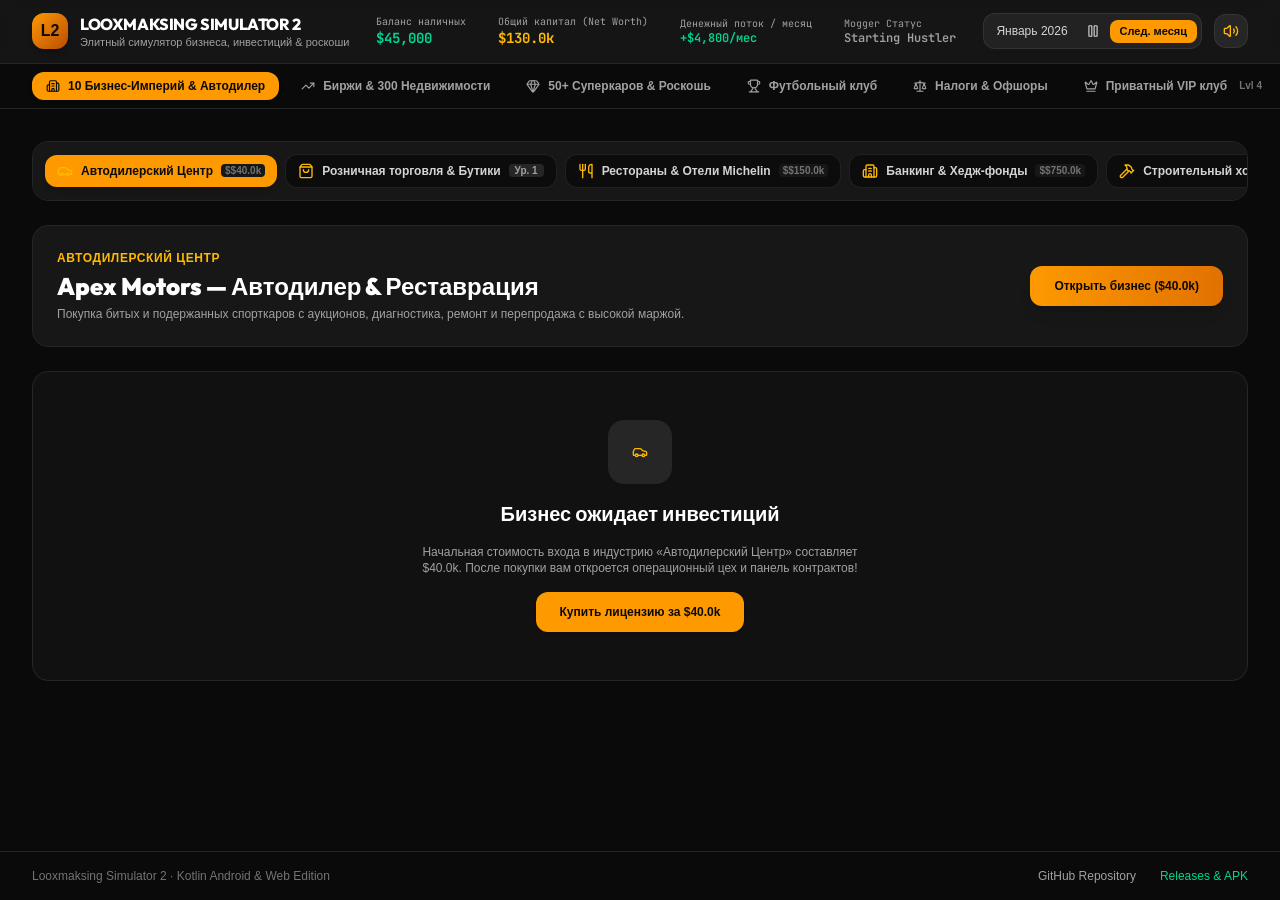
==== android/app/src/main/assets/index.html @ a05cb5c4 "Embed full web game bundle into Kotlin Android APK (v2.3.0)" ====
<!doctype html>
<html lang="ru" class="dark">
  <head>
    <meta charset="UTF-8" />
    <meta name="viewport" content="width=device-width, initial-scale=1.0, maximum-scale=1.0, user-scalable=no" />
    <title>Looxmaksing Simulator 2</title>
    <meta name="description" content="Элитный симулятор бизнеса, инвестиций, суперкаров, футбольного клуба и предметов роскоши" />
    <meta property="og:title" content="Looxmaksing Simulator 2" />
    <meta property="og:description" content="Элитный симулятор бизнеса, инвестиций, суперкаров, футбольного клуба и предметов роскоши" />
    <meta property="og:type" content="website" />
    <meta name="twitter:card" content="summary_large_image" />
    <link rel="preconnect" href="https://fonts.googleapis.com" />
    <link rel="preconnect" href="https://fonts.gstatic.com" crossorigin />
    <link href="https://fonts.googleapis.com/css2?family=Outfit:wght@400;500;600;700;800&family=Plus+Jakarta+Sans:wght@400;500;600;700&family=JetBrains+Mono:wght@400;500;600&display=swap" rel="stylesheet" />
    <script type="module" crossorigin src="./assets/index-GkFqmrbO.js"></script>
    <link rel="stylesheet" crossorigin href="./assets/index-mmHLhf1C.css">
  </head>
  <body class="bg-neutral-950 text-neutral-100 antialiased selection:bg-amber-500/20 selection:text-amber-300">
    <div id="root"></div>
  </body>
</html>
---- android/app/src/main/assets/assets/index-mmHLhf1C.css ----
/*! tailwindcss v4.3.3 | MIT License | https://tailwindcss.com */
@layer properties{@supports (((-webkit-hyphens:none)) and (not (margin-trim:inline))) or ((-moz-orient:inline) and (not (color:rgb(from red r g b)))){*,:before,:after,::backdrop{--tw-translate-x:0;--tw-translate-y:0;--tw-translate-z:0;--tw-space-y-reverse:0;--tw-border-style:solid;--tw-gradient-position:initial;--tw-gradient-from:#0000;--tw-gradient-via:#0000;--tw-gradient-to:#0000;--tw-gradient-stops:initial;--tw-gradient-via-stops:initial;--tw-gradient-from-position:0%;--tw-gradient-via-position:50%;--tw-gradient-to-position:100%;--tw-font-weight:initial;--tw-tracking:initial;--tw-ordinal:initial;--tw-slashed-zero:initial;--tw-numeric-figure:initial;--tw-numeric-spacing:initial;--tw-numeric-fraction:initial;--tw-shadow:0 0 #0000;--tw-shadow-color:initial;--tw-shadow-alpha:100%;--tw-inset-shadow:0 0 #0000;--tw-inset-shadow-color:initial;--tw-inset-shadow-alpha:100%;--tw-ring-color:initial;--tw-ring-shadow:0 0 #0000;--tw-inset-ring-color:initial;--tw-inset-ring-shadow:0 0 #0000;--tw-ring-inset:initial;--tw-ring-offset-width:0px;--tw-ring-offset-color:#fff;--tw-ring-offset-shadow:0 0 #0000;--tw-blur:initial;--tw-brightness:initial;--tw-contrast:initial;--tw-grayscale:initial;--tw-hue-rotate:initial;--tw-invert:initial;--tw-opacity:initial;--tw-saturate:initial;--tw-sepia:initial;--tw-drop-shadow:initial;--tw-drop-shadow-color:initial;--tw-drop-shadow-alpha:100%;--tw-drop-shadow-size:initial;--tw-backdrop-blur:initial;--tw-backdrop-brightness:initial;--tw-backdrop-contrast:initial;--tw-backdrop-grayscale:initial;--tw-backdrop-hue-rotate:initial;--tw-backdrop-invert:initial;--tw-backdrop-opacity:initial;--tw-backdrop-saturate:initial;--tw-backdrop-sepia:initial;--tw-duration:initial}}}@layer theme{:root,:host{--font-sans:-apple-system, BlinkMacSystemFont, "Segoe UI", Roboto, "Helvetica Neue", "Noto Sans", Arial, sans-serif, "Apple Color Emoji", "Segoe UI Emoji", "Segoe UI Symbol", "Noto Color Emoji";--font-mono:ui-monospace, SFMono-Regular, Menlo, Monaco, Consolas, "Liberation Mono", "Courier New", monospace;--color-amber-200:oklch(92.4% .12 95.746);--color-amber-300:oklch(87.9% .169 91.605);--color-amber-400:oklch(82.8% .189 84.429);--color-amber-500:oklch(76.9% .188 70.08);--color-amber-600:oklch(66.6% .179 58.318);--color-amber-700:oklch(55.5% .163 48.998);--color-yellow-400:oklch(85.2% .199 91.936);--color-emerald-300:oklch(84.5% .143 164.978);--color-emerald-400:oklch(76.5% .177 163.223);--color-emerald-500:oklch(69.6% .17 162.48);--color-emerald-600:oklch(59.6% .145 163.225);--color-emerald-950:oklch(26.2% .051 172.552);--color-cyan-400:oklch(78.9% .154 211.53);--color-blue-400:oklch(70.7% .165 254.624);--color-blue-500:oklch(62.3% .214 259.815);--color-purple-400:oklch(71.4% .203 305.504);--color-rose-400:oklch(71.2% .194 13.428);--color-rose-500:oklch(64.5% .246 16.439);--color-rose-600:oklch(58.6% .253 17.585);--color-neutral-100:oklch(97% 0 none);--color-neutral-200:oklch(92.2% 0 none);--color-neutral-300:oklch(87% 0 none);--color-neutral-400:oklch(70.8% 0 none);--color-neutral-500:oklch(55.6% 0 none);--color-neutral-600:oklch(43.9% 0 none);--color-neutral-700:oklch(37.1% 0 none);--color-neutral-800:oklch(26.9% 0 none);--color-neutral-900:oklch(20.5% 0 none);--color-neutral-950:oklch(14.5% 0 none);--color-black:#000;--color-white:#fff;--spacing:.25rem;--container-sm:24rem;--container-md:28rem;--container-xl:36rem;--container-2xl:42rem;--container-3xl:48rem;--container-7xl:80rem;--text-xs:.75rem;--text-xs--line-height:calc(1 / .75);--text-sm:.875rem;--text-sm--line-height:calc(1.25 / .875);--text-base:1rem;--text-base--line-height:calc(1.5 / 1);--text-lg:1.125rem;--text-lg--line-height:calc(1.75 / 1.125);--text-xl:1.25rem;--text-xl--line-height:calc(1.75 / 1.25);--text-2xl:1.5rem;--text-2xl--line-height:calc(2 / 1.5);--text-3xl:1.875rem;--text-3xl--line-height:calc(2.25 / 1.875);--font-weight-medium:500;--font-weight-semibold:600;--font-weight-bold:700;--font-weight-extrabold:800;--font-weight-black:900;--tracking-tight:-.025em;--tracking-wider:.05em;--radius-lg:.5rem;--radius-xl:.75rem;--radius-2xl:1rem;--blur-md:12px;--default-transition-duration:.15s;--default-transition-timing-function:cubic-bezier(.4, 0, .2, 1);--default-font-family:var(--font-sans);--default-mono-font-family:var(--font-mono)}}@layer base{*,:after,:before,::backdrop{box-sizing:border-box;border:0 solid;margin:0;padding:0}::file-selector-button{box-sizing:border-box;border:0 solid;margin:0;padding:0}html,:host{-webkit-text-size-adjust:100%;tab-size:4;line-height:1.5;font-family:var(--default-font-family,-apple-system, BlinkMacSystemFont, "Segoe UI", Roboto, "Helvetica Neue", "Noto Sans", Arial, sans-serif, "Apple Color Emoji", "Segoe UI Emoji", "Segoe UI Symbol", "Noto Color Emoji");font-feature-settings:var(--default-font-feature-settings,normal);font-variation-settings:var(--default-font-variation-settings,normal);-webkit-tap-highlight-color:transparent}hr{height:0;color:inherit;border-top-width:1px}abbr:where([title]){-webkit-text-decoration:underline dotted;text-decoration:underline dotted}h1,h2,h3,h4,h5,h6{font-size:inherit;font-weight:inherit}a{color:inherit;-webkit-text-decoration:inherit;-webkit-text-decoration:inherit;-webkit-text-decoration:inherit;-webkit-text-decoration:inherit;text-decoration:inherit}b,strong{font-weight:bolder}code,kbd,samp,pre{font-family:var(--default-mono-font-family,ui-monospace, SFMono-Regular, Menlo, Monaco, Consolas, "Liberation Mono", "Courier New", monospace);font-feature-settings:var(--default-mono-font-feature-settings,normal);font-variation-settings:var(--default-mono-font-variation-settings,normal);font-size:1em}small{font-size:80%}sub,sup{vertical-align:baseline;font-size:75%;line-height:0;position:relative}sub{bottom:-.25em}sup{top:-.5em}table{text-indent:0;border-color:inherit;border-collapse:collapse}:-moz-focusring:where(:not(iframe)){outline:auto}progress{vertical-align:baseline}summary{display:list-item}ol,ul,menu{list-style:none}img,svg,video,canvas,audio,iframe,embed,object{vertical-align:middle;display:block}img,video{max-width:100%;height:auto}button,input,select,optgroup,textarea{font:inherit;font-feature-settings:inherit;font-variation-settings:inherit;letter-spacing:inherit;color:inherit;opacity:1;background-color:#0000;border-radius:0}::file-selector-button{font:inherit;font-feature-settings:inherit;font-variation-settings:inherit;letter-spacing:inherit;color:inherit;opacity:1;background-color:#0000;border-radius:0}:where(select:is([multiple],[size])) optgroup{font-weight:bolder}:where(select:is([multiple],[size])) optgroup option{padding-inline-start:20px}::file-selector-button{margin-inline-end:4px}::placeholder{opacity:1}@supports (not ((-webkit-appearance:-apple-pay-button))) or (contain-intrinsic-size:1px){::placeholder{color:currentColor}@supports (color:color-mix(in lab, red, red)){::placeholder{color:color-mix(in oklab, currentcolor 50%, transparent)}}}textarea{resize:vertical}::-webkit-search-decoration{-webkit-appearance:none}::-webkit-date-and-time-value{min-height:1lh;text-align:inherit}::-webkit-datetime-edit{display:inline-flex}::-webkit-datetime-edit-fields-wrapper{padding:0}::-webkit-datetime-edit{padding-block:0}::-webkit-datetime-edit-year-field{padding-block:0}::-webkit-datetime-edit-month-field{padding-block:0}::-webkit-datetime-edit-day-field{padding-block:0}::-webkit-datetime-edit-hour-field{padding-block:0}::-webkit-datetime-edit-minute-field{padding-block:0}::-webkit-datetime-edit-second-field{padding-block:0}::-webkit-datetime-edit-millisecond-field{padding-block:0}::-webkit-datetime-edit-meridiem-field{padding-block:0}::-webkit-calendar-picker-indicator{line-height:1}:-moz-ui-invalid{box-shadow:none}button,input:where([type=button],[type=reset],[type=submit]){appearance:button}::file-selector-button{appearance:button}::-webkit-inner-spin-button{height:auto}::-webkit-outer-spin-button{height:auto}[hidden]:where(:not([hidden=until-found])){display:none!important}body{font-family:Plus Jakarta Sans,system-ui,-apple-system,sans-serif}h1,h2,h3,h4,.font-display{font-family:Outfit,Plus Jakarta Sans,sans-serif}.font-mono,.tabular-nums{font-family:JetBrains Mono,monospace}}@layer components;@layer utilities{.absolute{position:absolute}.fixed{position:fixed}.relative{position:relative}.sticky{position:sticky}.inset-0{inset:0}.top-0{top:0}.top-1\/2{top:50%}.left-3\.5{left:calc(var(--spacing) * 3.5)}.z-40{z-index:40}.z-50{z-index:50}.mx-auto{margin-inline:auto}.-mt-0\.5{margin-top:calc(var(--spacing) * -.5)}.mt-0\.5{margin-top:calc(var(--spacing) * .5)}.mt-1{margin-top:var(--spacing)}.mt-2{margin-top:calc(var(--spacing) * 2)}.mt-3{margin-top:calc(var(--spacing) * 3)}.mt-4{margin-top:calc(var(--spacing) * 4)}.mt-5{margin-top:calc(var(--spacing) * 5)}.mt-6{margin-top:calc(var(--spacing) * 6)}.mb-2{margin-bottom:calc(var(--spacing) * 2)}.mb-3{margin-bottom:calc(var(--spacing) * 3)}.ml-1{margin-left:var(--spacing)}.line-clamp-2{-webkit-line-clamp:2;-webkit-box-orient:vertical;display:-webkit-box;overflow:hidden}.block{display:block}.contents{display:contents}.flex{display:flex}.grid{display:grid}.hidden{display:none}.h-2{height:calc(var(--spacing) * 2)}.h-3{height:calc(var(--spacing) * 3)}.h-3\.5{height:calc(var(--spacing) * 3.5)}.h-4{height:calc(var(--spacing) * 4)}.h-5{height:calc(var(--spacing) * 5)}.h-6{height:calc(var(--spacing) * 6)}.h-8{height:calc(var(--spacing) * 8)}.h-9{height:calc(var(--spacing) * 9)}.h-10{height:calc(var(--spacing) * 10)}.h-12{height:calc(var(--spacing) * 12)}.h-16{height:calc(var(--spacing) * 16)}.h-56{height:calc(var(--spacing) * 56)}.h-64{height:calc(var(--spacing) * 64)}.h-80{height:calc(var(--spacing) * 80)}.max-h-48{max-height:calc(var(--spacing) * 48)}.max-h-80{max-height:calc(var(--spacing) * 80)}.min-h-screen{min-height:100vh}.w-2{width:calc(var(--spacing) * 2)}.w-3{width:calc(var(--spacing) * 3)}.w-3\.5{width:calc(var(--spacing) * 3.5)}.w-4{width:calc(var(--spacing) * 4)}.w-5{width:calc(var(--spacing) * 5)}.w-8{width:calc(var(--spacing) * 8)}.w-9{width:calc(var(--spacing) * 9)}.w-10{width:calc(var(--spacing) * 10)}.w-12{width:calc(var(--spacing) * 12)}.w-16{width:calc(var(--spacing) * 16)}.w-full{width:100%}.w-px{width:1px}.max-w-2xl{max-width:var(--container-2xl)}.max-w-3xl{max-width:var(--container-3xl)}.max-w-7xl{max-width:var(--container-7xl)}.max-w-md{max-width:var(--container-md)}.max-w-sm{max-width:var(--container-sm)}.max-w-xl{max-width:var(--container-xl)}.flex-1{flex:1}.shrink-0{flex-shrink:0}.-translate-y-1\/2{--tw-translate-y:calc(calc(1 / 2 * 100%) * -1);translate:var(--tw-translate-x) var(--tw-translate-y)}.cursor-pointer{cursor:pointer}.grid-cols-1{grid-template-columns:repeat(1,minmax(0,1fr))}.grid-cols-2{grid-template-columns:repeat(2,minmax(0,1fr))}.grid-cols-5{grid-template-columns:repeat(5,minmax(0,1fr))}.flex-col{flex-direction:column}.flex-wrap{flex-wrap:wrap}.items-baseline{align-items:baseline}.items-center{align-items:center}.items-start{align-items:flex-start}.justify-between{justify-content:space-between}.justify-center{justify-content:center}.justify-end{justify-content:flex-end}.gap-1{gap:var(--spacing)}.gap-1\.5{gap:calc(var(--spacing) * 1.5)}.gap-2{gap:calc(var(--spacing) * 2)}.gap-3{gap:calc(var(--spacing) * 3)}.gap-4{gap:calc(var(--spacing) * 4)}.gap-5{gap:calc(var(--spacing) * 5)}.gap-6{gap:calc(var(--spacing) * 6)}.gap-8{gap:calc(var(--spacing) * 8)}:where(.space-y-1>:not(:last-child)){--tw-space-y-reverse:0;margin-block-start:calc(var(--spacing) * var(--tw-space-y-reverse));margin-block-end:calc(var(--spacing) * calc(1 - var(--tw-space-y-reverse)))}:where(.space-y-1\.5>:not(:last-child)){--tw-space-y-reverse:0;margin-block-start:calc(calc(var(--spacing) * 1.5) * var(--tw-space-y-reverse));margin-block-end:calc(calc(var(--spacing) * 1.5) * calc(1 - var(--tw-space-y-reverse)))}:where(.space-y-2>:not(:last-child)){--tw-space-y-reverse:0;margin-block-start:calc(calc(var(--spacing) * 2) * var(--tw-space-y-reverse));margin-block-end:calc(calc(var(--spacing) * 2) * calc(1 - var(--tw-space-y-reverse)))}:where(.space-y-2\.5>:not(:last-child)){--tw-space-y-reverse:0;margin-block-start:calc(calc(var(--spacing) * 2.5) * var(--tw-space-y-reverse));margin-block-end:calc(calc(var(--spacing) * 2.5) * calc(1 - var(--tw-space-y-reverse)))}:where(.space-y-3>:not(:last-child)){--tw-space-y-reverse:0;margin-block-start:calc(calc(var(--spacing) * 3) * var(--tw-space-y-reverse));margin-block-end:calc(calc(var(--spacing) * 3) * calc(1 - var(--tw-space-y-reverse)))}:where(.space-y-4>:not(:last-child)){--tw-space-y-reverse:0;margin-block-start:calc(calc(var(--spacing) * 4) * var(--tw-space-y-reverse));margin-block-end:calc(calc(var(--spacing) * 4) * calc(1 - var(--tw-space-y-reverse)))}:where(.space-y-6>:not(:last-child)){--tw-space-y-reverse:0;margin-block-start:calc(calc(var(--spacing) * 6) * var(--tw-space-y-reverse));margin-block-end:calc(calc(var(--spacing) * 6) * calc(1 - var(--tw-space-y-reverse)))}:where(.space-y-8>:not(:last-child)){--tw-space-y-reverse:0;margin-block-start:calc(calc(var(--spacing) * 8) * var(--tw-space-y-reverse));margin-block-end:calc(calc(var(--spacing) * 8) * calc(1 - var(--tw-space-y-reverse)))}.overflow-hidden{overflow:hidden}.overflow-x-auto{overflow-x:auto}.overflow-y-auto{overflow-y:auto}.rounded{border-radius:.25rem}.rounded-2xl{border-radius:var(--radius-2xl)}.rounded-full{border-radius:2147483647px}.rounded-lg{border-radius:var(--radius-lg)}.rounded-xl{border-radius:var(--radius-xl)}.border{border-style:var(--tw-border-style);border-width:1px}.border-t{border-top-style:var(--tw-border-style);border-top-width:1px}.border-b{border-bottom-style:var(--tw-border-style);border-bottom-width:1px}.border-dashed{--tw-border-style:dashed;border-style:dashed}.border-amber-400{border-color:var(--color-amber-400)}.border-amber-500{border-color:var(--color-amber-500)}.border-amber-500\/20{border-color:#f99c0033}@supports (color:color-mix(in lab, red, red)){.border-amber-500\/20{border-color:color-mix(in oklab, var(--color-amber-500) 20%, transparent)}}.border-amber-500\/30{border-color:#f99c004d}@supports (color:color-mix(in lab, red, red)){.border-amber-500\/30{border-color:color-mix(in oklab, var(--color-amber-500) 30%, transparent)}}.border-amber-500\/40{border-color:#f99c0066}@supports (color:color-mix(in lab, red, red)){.border-amber-500\/40{border-color:color-mix(in oklab, var(--color-amber-500) 40%, transparent)}}.border-amber-500\/60{border-color:#f99c0099}@supports (color:color-mix(in lab, red, red)){.border-amber-500\/60{border-color:color-mix(in oklab, var(--color-amber-500) 60%, transparent)}}.border-blue-500\/30{border-color:#3080ff4d}@supports (color:color-mix(in lab, red, red)){.border-blue-500\/30{border-color:color-mix(in oklab, var(--color-blue-500) 30%, transparent)}}.border-emerald-500\/40{border-color:#00bb7f66}@supports (color:color-mix(in lab, red, red)){.border-emerald-500\/40{border-color:color-mix(in oklab, var(--color-emerald-500) 40%, transparent)}}.border-emerald-500\/50{border-color:#00bb7f80}@supports (color:color-mix(in lab, red, red)){.border-emerald-500\/50{border-color:color-mix(in oklab, var(--color-emerald-500) 50%, transparent)}}.border-neutral-700{border-color:var(--color-neutral-700)}.border-neutral-700\/60{border-color:#40404099}@supports (color:color-mix(in lab, red, red)){.border-neutral-700\/60{border-color:color-mix(in oklab, var(--color-neutral-700) 60%, transparent)}}.border-neutral-800{border-color:var(--color-neutral-800)}.border-neutral-800\/80{border-color:#262626cc}@supports (color:color-mix(in lab, red, red)){.border-neutral-800\/80{border-color:color-mix(in oklab, var(--color-neutral-800) 80%, transparent)}}.bg-amber-400{background-color:var(--color-amber-400)}.bg-amber-500{background-color:var(--color-amber-500)}.bg-amber-500\/10{background-color:#f99c001a}@supports (color:color-mix(in lab, red, red)){.bg-amber-500\/10{background-color:color-mix(in oklab, var(--color-amber-500) 10%, transparent)}}.bg-amber-500\/20{background-color:#f99c0033}@supports (color:color-mix(in lab, red, red)){.bg-amber-500\/20{background-color:color-mix(in oklab, var(--color-amber-500) 20%, transparent)}}.bg-black\/80{background-color:#000c}@supports (color:color-mix(in lab, red, red)){.bg-black\/80{background-color:color-mix(in oklab, var(--color-black) 80%, transparent)}}.bg-blue-500\/20{background-color:#3080ff33}@supports (color:color-mix(in lab, red, red)){.bg-blue-500\/20{background-color:color-mix(in oklab, var(--color-blue-500) 20%, transparent)}}.bg-emerald-500{background-color:var(--color-emerald-500)}.bg-emerald-600{background-color:var(--color-emerald-600)}.bg-emerald-950\/60{background-color:#002c2299}@supports (color:color-mix(in lab, red, red)){.bg-emerald-950\/60{background-color:color-mix(in oklab, var(--color-emerald-950) 60%, transparent)}}.bg-neutral-800{background-color:var(--color-neutral-800)}.bg-neutral-800\/80{background-color:#262626cc}@supports (color:color-mix(in lab, red, red)){.bg-neutral-800\/80{background-color:color-mix(in oklab, var(--color-neutral-800) 80%, transparent)}}.bg-neutral-900{background-color:var(--color-neutral-900)}.bg-neutral-900\/60{background-color:#17171799}@supports (color:color-mix(in lab, red, red)){.bg-neutral-900\/60{background-color:color-mix(in oklab, var(--color-neutral-900) 60%, transparent)}}.bg-neutral-900\/90{background-color:#171717e6}@supports (color:color-mix(in lab, red, red)){.bg-neutral-900\/90{background-color:color-mix(in oklab, var(--color-neutral-900) 90%, transparent)}}.bg-neutral-950{background-color:var(--color-neutral-950)}.bg-neutral-950\/80{background-color:#0a0a0acc}@supports (color:color-mix(in lab, red, red)){.bg-neutral-950\/80{background-color:color-mix(in oklab, var(--color-neutral-950) 80%, transparent)}}.bg-rose-600{background-color:var(--color-rose-600)}.bg-gradient-to-br{--tw-gradient-position:to bottom right in oklab;background-image:linear-gradient(var(--tw-gradient-stops))}.bg-gradient-to-r{--tw-gradient-position:to right in oklab;background-image:linear-gradient(var(--tw-gradient-stops))}.bg-gradient-to-t{--tw-gradient-position:to top in oklab;background-image:linear-gradient(var(--tw-gradient-stops))}.from-amber-500{--tw-gradient-from:var(--color-amber-500);--tw-gradient-stops:var(--tw-gradient-via-stops,var(--tw-gradient-position), var(--tw-gradient-from) var(--tw-gradient-from-position), var(--tw-gradient-to) var(--tw-gradient-to-position))}.from-neutral-950{--tw-gradient-from:var(--color-neutral-950);--tw-gradient-stops:var(--tw-gradient-via-stops,var(--tw-gradient-position), var(--tw-gradient-from) var(--tw-gradient-from-position), var(--tw-gradient-to) var(--tw-gradient-to-position))}.via-neutral-950\/60{--tw-gradient-via:#0a0a0a99}@supports (color:color-mix(in lab, red, red)){.via-neutral-950\/60{--tw-gradient-via:color-mix(in oklab, var(--color-neutral-950) 60%, transparent)}}.via-neutral-950\/60{--tw-gradient-via-stops:var(--tw-gradient-position), var(--tw-gradient-from) var(--tw-gradient-from-position), var(--tw-gradient-via) var(--tw-gradient-via-position), var(--tw-gradient-to) var(--tw-gradient-to-position);--tw-gradient-stops:var(--tw-gradient-via-stops)}.via-neutral-950\/80{--tw-gradient-via:#0a0a0acc}@supports (color:color-mix(in lab, red, red)){.via-neutral-950\/80{--tw-gradient-via:color-mix(in oklab, var(--color-neutral-950) 80%, transparent)}}.via-neutral-950\/80{--tw-gradient-via-stops:var(--tw-gradient-position), var(--tw-gradient-from) var(--tw-gradient-from-position), var(--tw-gradient-via) var(--tw-gradient-via-position), var(--tw-gradient-to) var(--tw-gradient-to-position);--tw-gradient-stops:var(--tw-gradient-via-stops)}.to-amber-600{--tw-gradient-to:var(--color-amber-600);--tw-gradient-stops:var(--tw-gradient-via-stops,var(--tw-gradient-position), var(--tw-gradient-from) var(--tw-gradient-from-position), var(--tw-gradient-to) var(--tw-gradient-to-position))}.to-amber-700{--tw-gradient-to:var(--color-amber-700);--tw-gradient-stops:var(--tw-gradient-via-stops,var(--tw-gradient-position), var(--tw-gradient-from) var(--tw-gradient-from-position), var(--tw-gradient-to) var(--tw-gradient-to-position))}.to-transparent{--tw-gradient-to:transparent;--tw-gradient-stops:var(--tw-gradient-via-stops,var(--tw-gradient-position), var(--tw-gradient-from) var(--tw-gradient-from-position), var(--tw-gradient-to) var(--tw-gradient-to-position))}.object-cover{object-fit:cover}.p-1{padding:var(--spacing)}.p-1\.5{padding:calc(var(--spacing) * 1.5)}.p-2{padding:calc(var(--spacing) * 2)}.p-2\.5{padding:calc(var(--spacing) * 2.5)}.p-3{padding:calc(var(--spacing) * 3)}.p-3\.5{padding:calc(var(--spacing) * 3.5)}.p-4{padding:calc(var(--spacing) * 4)}.p-5{padding:calc(var(--spacing) * 5)}.p-6{padding:calc(var(--spacing) * 6)}.p-8{padding:calc(var(--spacing) * 8)}.p-12{padding:calc(var(--spacing) * 12)}.px-1{padding-inline:var(--spacing)}.px-1\.5{padding-inline:calc(var(--spacing) * 1.5)}.px-2{padding-inline:calc(var(--spacing) * 2)}.px-2\.5{padding-inline:calc(var(--spacing) * 2.5)}.px-3{padding-inline:calc(var(--spacing) * 3)}.px-3\.5{padding-inline:calc(var(--spacing) * 3.5)}.px-4{padding-inline:calc(var(--spacing) * 4)}.px-5{padding-inline:calc(var(--spacing) * 5)}.px-6{padding-inline:calc(var(--spacing) * 6)}.py-0\.5{padding-block:calc(var(--spacing) * .5)}.py-1{padding-block:var(--spacing)}.py-1\.5{padding-block:calc(var(--spacing) * 1.5)}.py-2{padding-block:calc(var(--spacing) * 2)}.py-2\.5{padding-block:calc(var(--spacing) * 2.5)}.py-3{padding-block:calc(var(--spacing) * 3)}.py-4{padding-block:calc(var(--spacing) * 4)}.pt-2{padding-top:calc(var(--spacing) * 2)}.pt-3{padding-top:calc(var(--spacing) * 3)}.pt-4{padding-top:calc(var(--spacing) * 4)}.pt-6{padding-top:calc(var(--spacing) * 6)}.pr-1{padding-right:var(--spacing)}.pr-2{padding-right:calc(var(--spacing) * 2)}.pr-4{padding-right:calc(var(--spacing) * 4)}.pb-1{padding-bottom:var(--spacing)}.pb-4{padding-bottom:calc(var(--spacing) * 4)}.pl-10{padding-left:calc(var(--spacing) * 10)}.text-center{text-align:center}.text-right{text-align:right}.font-mono{font-family:var(--font-mono)}.font-sans{font-family:var(--font-sans)}.text-2xl{font-size:var(--text-2xl);line-height:var(--tw-leading,var(--text-2xl--line-height))}.text-base{font-size:var(--text-base);line-height:var(--tw-leading,var(--text-base--line-height))}.text-lg{font-size:var(--text-lg);line-height:var(--tw-leading,var(--text-lg--line-height))}.text-sm{font-size:var(--text-sm);line-height:var(--tw-leading,var(--text-sm--line-height))}.text-xl{font-size:var(--text-xl);line-height:var(--tw-leading,var(--text-xl--line-height))}.text-xs{font-size:var(--text-xs);line-height:var(--tw-leading,var(--text-xs--line-height))}.text-\[10px\]{font-size:10px}.text-\[11px\]{font-size:11px}.font-black{--tw-font-weight:var(--font-weight-black);font-weight:var(--font-weight-black)}.font-bold{--tw-font-weight:var(--font-weight-bold);font-weight:var(--font-weight-bold)}.font-extrabold{--tw-font-weight:var(--font-weight-extrabold);font-weight:var(--font-weight-extrabold)}.font-medium{--tw-font-weight:var(--font-weight-medium);font-weight:var(--font-weight-medium)}.font-semibold{--tw-font-weight:var(--font-weight-semibold);font-weight:var(--font-weight-semibold)}.tracking-tight{--tw-tracking:var(--tracking-tight);letter-spacing:var(--tracking-tight)}.tracking-wider{--tw-tracking:var(--tracking-wider);letter-spacing:var(--tracking-wider)}.whitespace-nowrap{white-space:nowrap}.text-amber-300{color:var(--color-amber-300)}.text-amber-400{color:var(--color-amber-400)}.text-amber-500{color:var(--color-amber-500)}.text-blue-400{color:var(--color-blue-400)}.text-cyan-400{color:var(--color-cyan-400)}.text-emerald-300{color:var(--color-emerald-300)}.text-emerald-400{color:var(--color-emerald-400)}.text-neutral-100{color:var(--color-neutral-100)}.text-neutral-200{color:var(--color-neutral-200)}.text-neutral-300{color:var(--color-neutral-300)}.text-neutral-400{color:var(--color-neutral-400)}.text-neutral-500{color:var(--color-neutral-500)}.text-neutral-600{color:var(--color-neutral-600)}.text-neutral-950{color:var(--color-neutral-950)}.text-purple-400{color:var(--color-purple-400)}.text-rose-400{color:var(--color-rose-400)}.text-white{color:var(--color-white)}.text-yellow-400{color:var(--color-yellow-400)}.uppercase{text-transform:uppercase}.italic{font-style:italic}.tabular-nums{--tw-numeric-spacing:tabular-nums;font-variant-numeric:var(--tw-ordinal,) var(--tw-slashed-zero,) var(--tw-numeric-figure,) var(--tw-numeric-spacing,) var(--tw-numeric-fraction,)}.antialiased{-webkit-font-smoothing:antialiased;-moz-osx-font-smoothing:grayscale}.placeholder-neutral-500::placeholder{color:var(--color-neutral-500)}.opacity-25{opacity:.25}.opacity-40{opacity:.4}.opacity-45{opacity:.45}.shadow{--tw-shadow:0 1px 3px 0 var(--tw-shadow-color,#0000001a), 0 1px 2px -1px var(--tw-shadow-color,#0000001a);box-shadow:var(--tw-inset-shadow), var(--tw-inset-ring-shadow), var(--tw-ring-offset-shadow), var(--tw-ring-shadow), var(--tw-shadow)}.shadow-2xl{--tw-shadow:0 25px 50px -12px var(--tw-shadow-color,#00000040);box-shadow:var(--tw-inset-shadow), var(--tw-inset-ring-shadow), var(--tw-ring-offset-shadow), var(--tw-ring-shadow), var(--tw-shadow)}.shadow-lg{--tw-shadow:0 10px 15px -3px var(--tw-shadow-color,#0000001a), 0 4px 6px -4px var(--tw-shadow-color,#0000001a);box-shadow:var(--tw-inset-shadow), var(--tw-inset-ring-shadow), var(--tw-ring-offset-shadow), var(--tw-ring-shadow), var(--tw-shadow)}.shadow-md{--tw-shadow:0 4px 6px -1px var(--tw-shadow-color,#0000001a), 0 2px 4px -2px var(--tw-shadow-color,#0000001a);box-shadow:var(--tw-inset-shadow), var(--tw-inset-ring-shadow), var(--tw-ring-offset-shadow), var(--tw-ring-shadow), var(--tw-shadow)}.shadow-sm{--tw-shadow:0 1px 3px 0 var(--tw-shadow-color,#0000001a), 0 1px 2px -1px var(--tw-shadow-color,#0000001a);box-shadow:var(--tw-inset-shadow), var(--tw-inset-ring-shadow), var(--tw-ring-offset-shadow), var(--tw-ring-shadow), var(--tw-shadow)}.filter{filter:var(--tw-blur,) var(--tw-brightness,) var(--tw-contrast,) var(--tw-grayscale,) var(--tw-hue-rotate,) var(--tw-invert,) var(--tw-saturate,) var(--tw-sepia,) var(--tw-drop-shadow,)}.backdrop-blur{--tw-backdrop-blur:blur(8px);-webkit-backdrop-filter:var(--tw-backdrop-blur,) var(--tw-backdrop-brightness,) var(--tw-backdrop-contrast,) var(--tw-backdrop-grayscale,) var(--tw-backdrop-hue-rotate,) var(--tw-backdrop-invert,) var(--tw-backdrop-opacity,) var(--tw-backdrop-saturate,) var(--tw-backdrop-sepia,);backdrop-filter:var(--tw-backdrop-blur,) var(--tw-backdrop-brightness,) var(--tw-backdrop-contrast,) var(--tw-backdrop-grayscale,) var(--tw-backdrop-hue-rotate,) var(--tw-backdrop-invert,) var(--tw-backdrop-opacity,) var(--tw-backdrop-saturate,) var(--tw-backdrop-sepia,)}.backdrop-blur-md{--tw-backdrop-blur:blur(var(--blur-md));-webkit-backdrop-filter:var(--tw-backdrop-blur,) var(--tw-backdrop-brightness,) var(--tw-backdrop-contrast,) var(--tw-backdrop-grayscale,) var(--tw-backdrop-hue-rotate,) var(--tw-backdrop-invert,) var(--tw-backdrop-opacity,) var(--tw-backdrop-saturate,) var(--tw-backdrop-sepia,);backdrop-filter:var(--tw-backdrop-blur,) var(--tw-backdrop-brightness,) var(--tw-backdrop-contrast,) var(--tw-backdrop-grayscale,) var(--tw-backdrop-hue-rotate,) var(--tw-backdrop-invert,) var(--tw-backdrop-opacity,) var(--tw-backdrop-saturate,) var(--tw-backdrop-sepia,)}.transition-all{transition-property:all;transition-timing-function:var(--tw-ease,var(--default-transition-timing-function));transition-duration:var(--tw-duration,var(--default-transition-duration))}.transition-colors{transition-property:color,background-color,border-color,outline-color,text-decoration-color,fill,stroke,--tw-gradient-from,--tw-gradient-via,--tw-gradient-to;transition-timing-function:var(--tw-ease,var(--default-transition-timing-function));transition-duration:var(--tw-duration,var(--default-transition-duration))}.duration-200{--tw-duration:.2s;transition-duration:.2s}.select-none{-webkit-user-select:none;user-select:none}@media (hover:hover){.group-hover\:border-amber-500\/40:is(:where(.group):hover *){border-color:#f99c0066}@supports (color:color-mix(in lab, red, red)){.group-hover\:border-amber-500\/40:is(:where(.group):hover *){border-color:color-mix(in oklab, var(--color-amber-500) 40%, transparent)}}.group-hover\:text-amber-400:is(:where(.group):hover *){color:var(--color-amber-400)}}.selection\:bg-amber-500\/20 ::selection{background-color:#f99c0033}@supports (color:color-mix(in lab, red, red)){.selection\:bg-amber-500\/20 ::selection{background-color:color-mix(in oklab, var(--color-amber-500) 20%, transparent)}}.selection\:bg-amber-500\/20::selection{background-color:#f99c0033}@supports (color:color-mix(in lab, red, red)){.selection\:bg-amber-500\/20::selection{background-color:color-mix(in oklab, var(--color-amber-500) 20%, transparent)}}.selection\:bg-amber-500\/30 ::selection{background-color:#f99c004d}@supports (color:color-mix(in lab, red, red)){.selection\:bg-amber-500\/30 ::selection{background-color:color-mix(in oklab, var(--color-amber-500) 30%, transparent)}}.selection\:bg-amber-500\/30::selection{background-color:#f99c004d}@supports (color:color-mix(in lab, red, red)){.selection\:bg-amber-500\/30::selection{background-color:color-mix(in oklab, var(--color-amber-500) 30%, transparent)}}.selection\:text-amber-200 ::selection{color:var(--color-amber-200)}.selection\:text-amber-200::selection{color:var(--color-amber-200)}.selection\:text-amber-300 ::selection{color:var(--color-amber-300)}.selection\:text-amber-300::selection{color:var(--color-amber-300)}@media (hover:hover){.hover\:border-amber-500\/50:hover{border-color:#f99c0080}@supports (color:color-mix(in lab, red, red)){.hover\:border-amber-500\/50:hover{border-color:color-mix(in oklab, var(--color-amber-500) 50%, transparent)}}.hover\:border-neutral-700:hover{border-color:var(--color-neutral-700)}.hover\:bg-amber-400:hover{background-color:var(--color-amber-400)}.hover\:bg-emerald-400:hover{background-color:var(--color-emerald-400)}.hover\:bg-emerald-500:hover{background-color:var(--color-emerald-500)}.hover\:bg-neutral-700:hover{background-color:var(--color-neutral-700)}.hover\:bg-neutral-800:hover{background-color:var(--color-neutral-800)}.hover\:bg-neutral-900:hover{background-color:var(--color-neutral-900)}.hover\:bg-rose-500:hover{background-color:var(--color-rose-500)}.hover\:from-amber-400:hover{--tw-gradient-from:var(--color-amber-400);--tw-gradient-stops:var(--tw-gradient-via-stops,var(--tw-gradient-position), var(--tw-gradient-from) var(--tw-gradient-from-position), var(--tw-gradient-to) var(--tw-gradient-to-position))}.hover\:to-amber-500:hover{--tw-gradient-to:var(--color-amber-500);--tw-gradient-stops:var(--tw-gradient-via-stops,var(--tw-gradient-position), var(--tw-gradient-from) var(--tw-gradient-from-position), var(--tw-gradient-to) var(--tw-gradient-to-position))}.hover\:text-emerald-300:hover{color:var(--color-emerald-300)}.hover\:text-neutral-200:hover{color:var(--color-neutral-200)}.hover\:text-white:hover{color:var(--color-white)}}.focus\:border-amber-500:focus{border-color:var(--color-amber-500)}.focus\:outline-none:focus{--tw-outline-style:none;outline-style:none}.disabled\:cursor-not-allowed:disabled{cursor:not-allowed}.disabled\:opacity-40:disabled{opacity:.4}.disabled\:opacity-50:disabled{opacity:.5}@media (width>=40rem){.sm\:flex-row{flex-direction:row}}@media (width>=48rem){.md\:w-auto{width:auto}.md\:grid-cols-2{grid-template-columns:repeat(2,minmax(0,1fr))}.md\:grid-cols-3{grid-template-columns:repeat(3,minmax(0,1fr))}.md\:grid-cols-4{grid-template-columns:repeat(4,minmax(0,1fr))}.md\:flex-row{flex-direction:row}.md\:items-center{align-items:center}.md\:p-8{padding:calc(var(--spacing) * 8)}.md\:px-8{padding-inline:calc(var(--spacing) * 8)}.md\:pb-0{padding-bottom:0}.md\:text-3xl{font-size:var(--text-3xl);line-height:var(--tw-leading,var(--text-3xl--line-height))}}@media (width>=64rem){.lg\:col-span-5{grid-column:span 5/span 5}.lg\:col-span-6{grid-column:span 6/span 6}.lg\:col-span-7{grid-column:span 7/span 7}.lg\:flex{display:flex}.lg\:hidden{display:none}.lg\:grid-cols-3{grid-template-columns:repeat(3,minmax(0,1fr))}.lg\:grid-cols-12{grid-template-columns:repeat(12,minmax(0,1fr))}}}::-webkit-scrollbar{width:6px;height:6px}::-webkit-scrollbar-track{background:#0f0f0f99}::-webkit-scrollbar-thumb{background:#50505066;border-radius:9999px}::-webkit-scrollbar-thumb:hover{background:#a0a0a099}@property --tw-translate-x{syntax:"*";inherits:false;initial-value:0}@property --tw-translate-y{syntax:"*";inherits:false;initial-value:0}@property --tw-translate-z{syntax:"*";inherits:false;initial-value:0}@property --tw-space-y-reverse{syntax:"*";inherits:false;initial-value:0}@property --tw-border-style{syntax:"*";inherits:false;initial-value:solid}@property --tw-gradient-position{syntax:"*";inherits:false}@property --tw-gradient-from{syntax:"<color>";inherits:false;initial-value:#0000}@property --tw-gradient-via{syntax:"<color>";inherits:false;initial-value:#0000}@property --tw-gradient-to{syntax:"<color>";inherits:false;initial-value:#0000}@property --tw-gradient-stops{syntax:"*";inherits:false}@property --tw-gradient-via-stops{syntax:"*";inherits:false}@property --tw-gradient-from-position{syntax:"<length-percentage>";inherits:false;initial-value:0%}@property --tw-gradient-via-position{syntax:"<length-percentage>";inherits:false;initial-value:50%}@property --tw-gradient-to-position{syntax:"<length-percentage>";inherits:false;initial-value:100%}@property --tw-font-weight{syntax:"*";inherits:false}@property --tw-tracking{syntax:"*";inherits:false}@property --tw-ordinal{syntax:"*";inherits:false}@property --tw-slashed-zero{syntax:"*";inherits:false}@property --tw-numeric-figure{syntax:"*";inherits:false}@property --tw-numeric-spacing{syntax:"*";inherits:false}@property --tw-numeric-fraction{syntax:"*";inherits:false}@property --tw-shadow{syntax:"*";inherits:false;initial-value:0 0 #0000}@property --tw-shadow-color{syntax:"*";inherits:false}@property --tw-shadow-alpha{syntax:"<percentage>";inherits:false;initial-value:100%}@property --tw-inset-shadow{syntax:"*";inherits:false;initial-value:0 0 #0000}@property --tw-inset-shadow-color{syntax:"*";inherits:false}@property --tw-inset-shadow-alpha{syntax:"<percentage>";inherits:false;initial-value:100%}@property --tw-ring-color{syntax:"*";inherits:false}@property --tw-ring-shadow{syntax:"*";inherits:false;initial-value:0 0 #0000}@property --tw-inset-ring-color{syntax:"*";inherits:false}@property --tw-inset-ring-shadow{syntax:"*";inherits:false;initial-value:0 0 #0000}@property --tw-ring-inset{syntax:"*";inherits:false}@property --tw-ring-offset-width{syntax:"<length>";inherits:false;initial-value:0}@property --tw-ring-offset-color{syntax:"*";inherits:false;initial-value:#fff}@property --tw-ring-offset-shadow{syntax:"*";inherits:false;initial-value:0 0 #0000}@property --tw-blur{syntax:"*";inherits:false}@property --tw-brightness{syntax:"*";inherits:false}@property --tw-contrast{syntax:"*";inherits:false}@property --tw-grayscale{syntax:"*";inherits:false}@property --tw-hue-rotate{syntax:"*";inherits:false}@property --tw-invert{syntax:"*";inherits:false}@property --tw-opacity{syntax:"*";inherits:false}@property --tw-saturate{syntax:"*";inherits:false}@property --tw-sepia{syntax:"*";inherits:false}@property --tw-drop-shadow{syntax:"*";inherits:false}@property --tw-drop-shadow-color{syntax:"*";inherits:false}@property --tw-drop-shadow-alpha{syntax:"<percentage>";inherits:false;initial-value:100%}@property --tw-drop-shadow-size{syntax:"*";inherits:false}@property --tw-backdrop-blur{syntax:"*";inherits:false}@property --tw-backdrop-brightness{syntax:"*";inherits:false}@property --tw-backdrop-contrast{syntax:"*";inherits:false}@property --tw-backdrop-grayscale{syntax:"*";inherits:false}@property --tw-backdrop-hue-rotate{syntax:"*";inherits:false}@property --tw-backdrop-invert{syntax:"*";inherits:false}@property --tw-backdrop-opacity{syntax:"*";inherits:false}@property --tw-backdrop-saturate{syntax:"*";inherits:false}@property --tw-backdrop-sepia{syntax:"*";inherits:false}@property --tw-duration{syntax:"*";inherits:false}
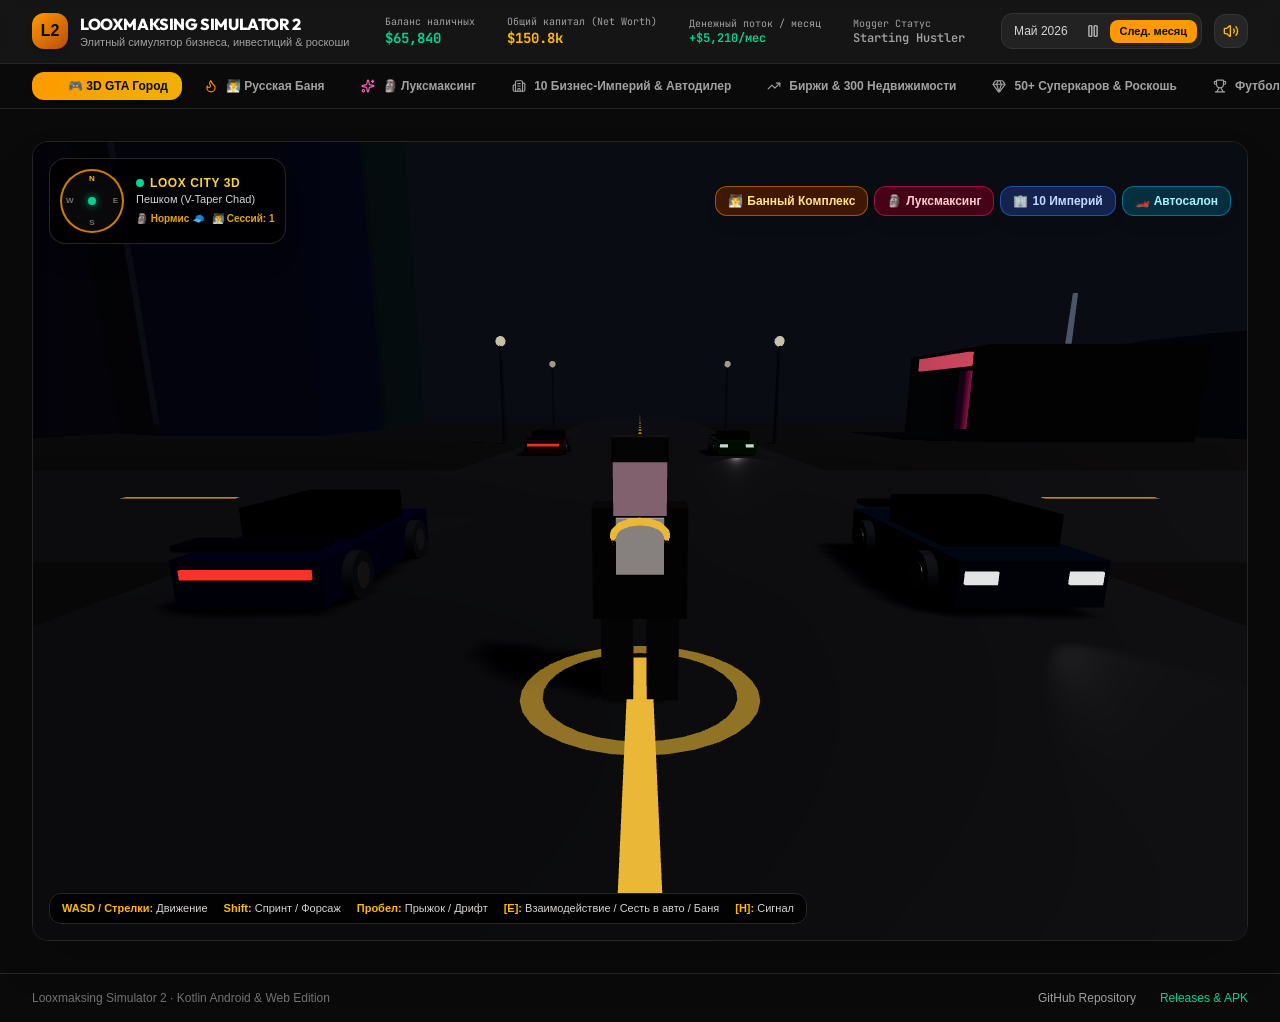
==== commit 9f09d160: "Add 3D GTA open-world mode, Russian Banya, Looksmaxing studio, and Kotlin updates v2.4.0" ====
--- a/android/app/src/main/assets/index.html
+++ b/android/app/src/main/assets/index.html
@@ -12,8 +12,8 @@
     <link rel="preconnect" href="https://fonts.googleapis.com" />
     <link rel="preconnect" href="https://fonts.gstatic.com" crossorigin />
     <link href="https://fonts.googleapis.com/css2?family=Outfit:wght@400;500;600;700;800&family=Plus+Jakarta+Sans:wght@400;500;600;700&family=JetBrains+Mono:wght@400;500;600&display=swap" rel="stylesheet" />
-    <script type="module" crossorigin src="./assets/index-GkFqmrbO.js"></script>
-    <link rel="stylesheet" crossorigin href="./assets/index-mmHLhf1C.css">
+    <script type="module" crossorigin src="./assets/index-BwRP5Yg1.js"></script>
+    <link rel="stylesheet" crossorigin href="./assets/index-B1jCnFQX.css">
   </head>
   <body class="bg-neutral-950 text-neutral-100 antialiased selection:bg-amber-500/20 selection:text-amber-300">
     <div id="root"></div>
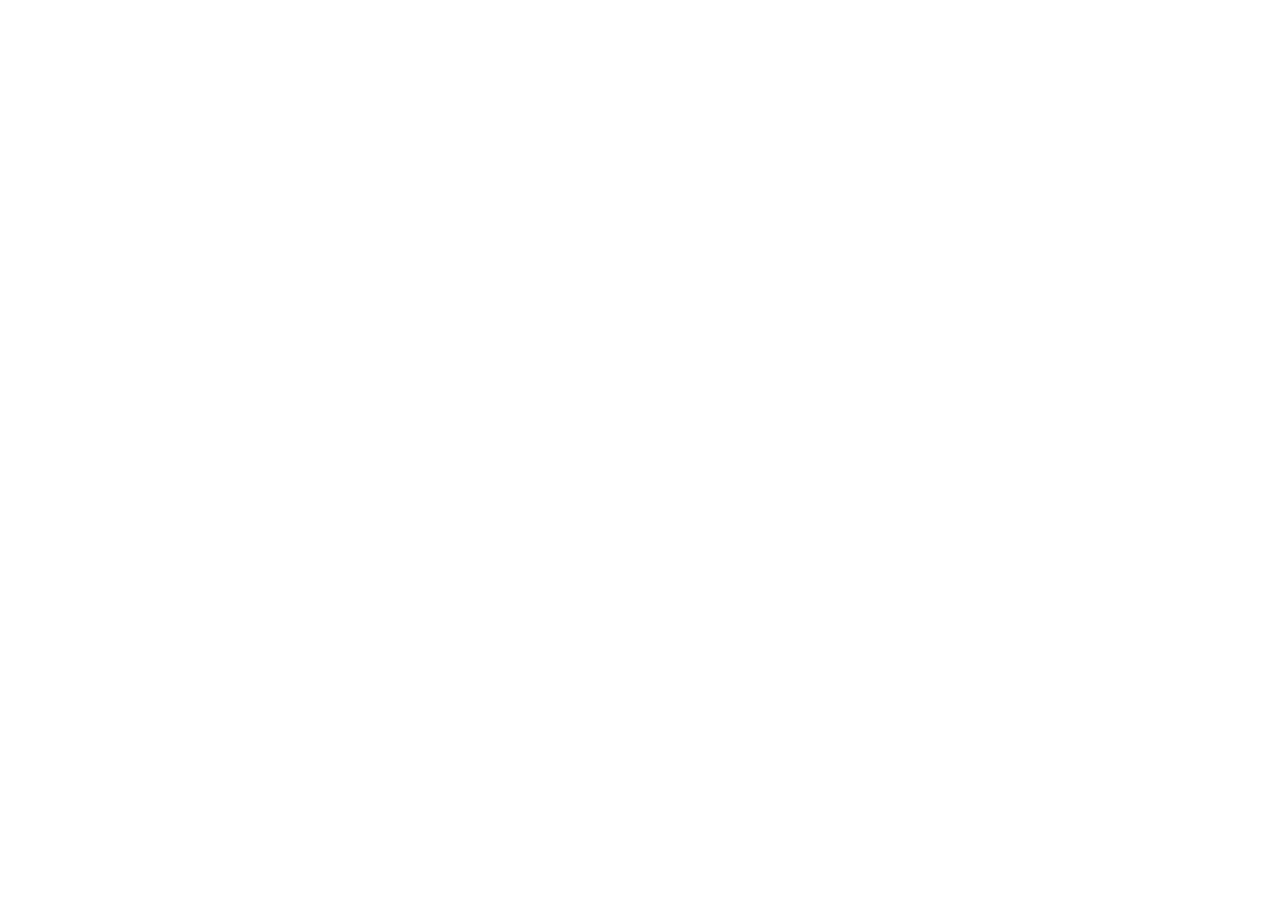
==== commit 0565a44b: "Release v2.5.0: Koch Bratan, Gold's Gym, Mercedes G63 AMG, Armory, Customization & Save System" ====
--- a/android/app/src/main/assets/index.html
+++ b/android/app/src/main/assets/index.html
@@ -1,21 +1,18 @@
 <!doctype html>
-<html lang="ru" class="dark">
+<html lang="en">
   <head>
     <meta charset="UTF-8" />
-    <meta name="viewport" content="width=device-width, initial-scale=1.0, maximum-scale=1.0, user-scalable=no" />
-    <title>Looxmaksing Simulator 2</title>
-    <meta name="description" content="Элитный симулятор бизнеса, инвестиций, суперкаров, футбольного клуба и предметов роскоши" />
-    <meta property="og:title" content="Looxmaksing Simulator 2" />
-    <meta property="og:description" content="Элитный симулятор бизнеса, инвестиций, суперкаров, футбольного клуба и предметов роскоши" />
+    <meta name="viewport" content="width=device-width, initial-scale=1.0" />
+    <title>Луксмаксинг Симулятор 2</title>
+    <meta name="description" content="3D GTA Открытый мир, Русская баня Коч Братана, автосимулятор с реальной физикой, спортзал, прокачка персонажа и бизнес-империи." />
+    <meta property="og:title" content="Луксмаксинг Симулятор 2" />
+    <meta property="og:description" content="3D GTA Открытый мир, Русская баня Коч Братана, автосимулятор с реальной физикой, спортзал, прокачка персонажа и бизнес-империи." />
     <meta property="og:type" content="website" />
     <meta name="twitter:card" content="summary_large_image" />
-    <link rel="preconnect" href="https://fonts.googleapis.com" />
-    <link rel="preconnect" href="https://fonts.gstatic.com" crossorigin />
-    <link href="https://fonts.googleapis.com/css2?family=Outfit:wght@400;500;600;700;800&family=Plus+Jakarta+Sans:wght@400;500;600;700&family=JetBrains+Mono:wght@400;500;600&display=swap" rel="stylesheet" />
-    <script type="module" crossorigin src="./assets/index-BwRP5Yg1.js"></script>
-    <link rel="stylesheet" crossorigin href="./assets/index-B1jCnFQX.css">
+    <script type="module" crossorigin src="/assets/index-47p7hjg8.js"></script>
+    <link rel="stylesheet" crossorigin href="/assets/index-CgyfRkyK.css">
   </head>
-  <body class="bg-neutral-950 text-neutral-100 antialiased selection:bg-amber-500/20 selection:text-amber-300">
+  <body>
     <div id="root"></div>
   </body>
 </html>
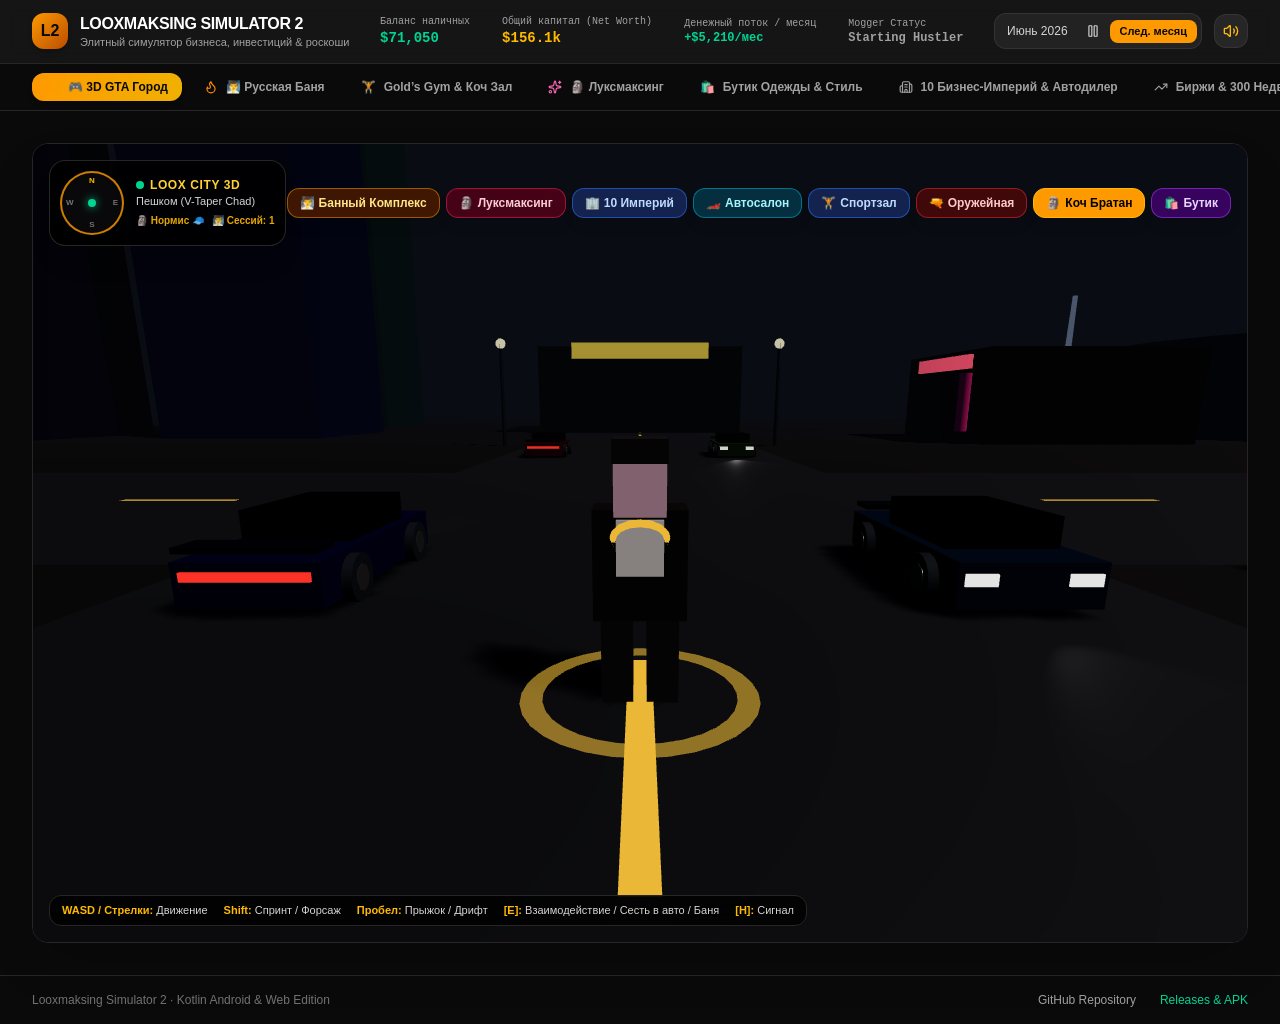
==== commit 81c23532: "Fix black screen on APK launch: integrate WebViewAssetLoader, HTTPS appassets domain, relative asset" ====
--- a/android/app/src/main/assets/index.html
+++ b/android/app/src/main/assets/index.html
@@ -9,11 +9,31 @@
     <meta property="og:description" content="3D GTA Открытый мир, Русская баня Коч Братана, автосимулятор с реальной физикой, спортзал, прокачка персонажа и бизнес-империи." />
     <meta property="og:type" content="website" />
     <meta name="twitter:card" content="summary_large_image" />
-    <script type="module" crossorigin src="/assets/index-47p7hjg8.js"></script>
-    <link rel="stylesheet" crossorigin href="/assets/index-CgyfRkyK.css">
+    <script type="module" crossorigin src="./assets/index-OqSzxXpB.js"></script>
+    <link rel="stylesheet" crossorigin href="./assets/index-CSaVkVWS.css">
   </head>
-  <body>
-    <div id="root"></div>
+  <body style="margin: 0; background-color: #0F0F12;">
+    <div id="root">
+      <div style="display:flex;flex-direction:column;align-items:center;justify-content:center;height:100vh;background:#0F0F12;color:#F59E0B;font-family:system-ui,-apple-system,sans-serif;text-align:center;padding:24px;box-sizing:border-box;">
+        <div style="font-size:52px;margin-bottom:12px;">🗿</div>
+        <div style="font-size:22px;font-weight:900;letter-spacing:1px;margin-bottom:6px;color:#F59E0B;">ЛУКСМАКСИНГ СИМУЛЯТОР 2</div>
+        <div style="font-size:13px;color:#9CA3AF;margin-bottom:20px;">3D GTA • Коч Братан • Русская Баня • Спортзал</div>
+        <div style="width:180px;height:4px;background:#27272A;border-radius:999px;overflow:hidden;">
+          <div style="width:60%;height:100%;background:#F59E0B;border-radius:999px;animation:pulse 1s infinite alternate;"></div>
+        </div>
+        <div style="font-size:11px;color:#6B7280;margin-top:14px;letter-spacing:0.5px;">Загрузка открытого мира и 3D физики...</div>
+        <div id="boot-error-log" style="display:none;margin-top:20px;padding:12px;background:#7F1D1D;color:#FECACA;border-radius:8px;font-size:11px;max-width:90%;word-break:break-all;text-align:left;"></div>
+      </div>
+    </div>
+    <script>
+      window.addEventListener('error', function(e) {
+        var errEl = document.getElementById('boot-error-log');
+        if (errEl) {
+          errEl.style.display = 'block';
+          errEl.innerText = '⚠️ ' + (e.message || 'Ошибка запуска') + (e.filename ? ' (' + e.filename + ':' + e.lineno + ')' : '');
+        }
+      });
+    </script>
   </body>
 </html>
 
